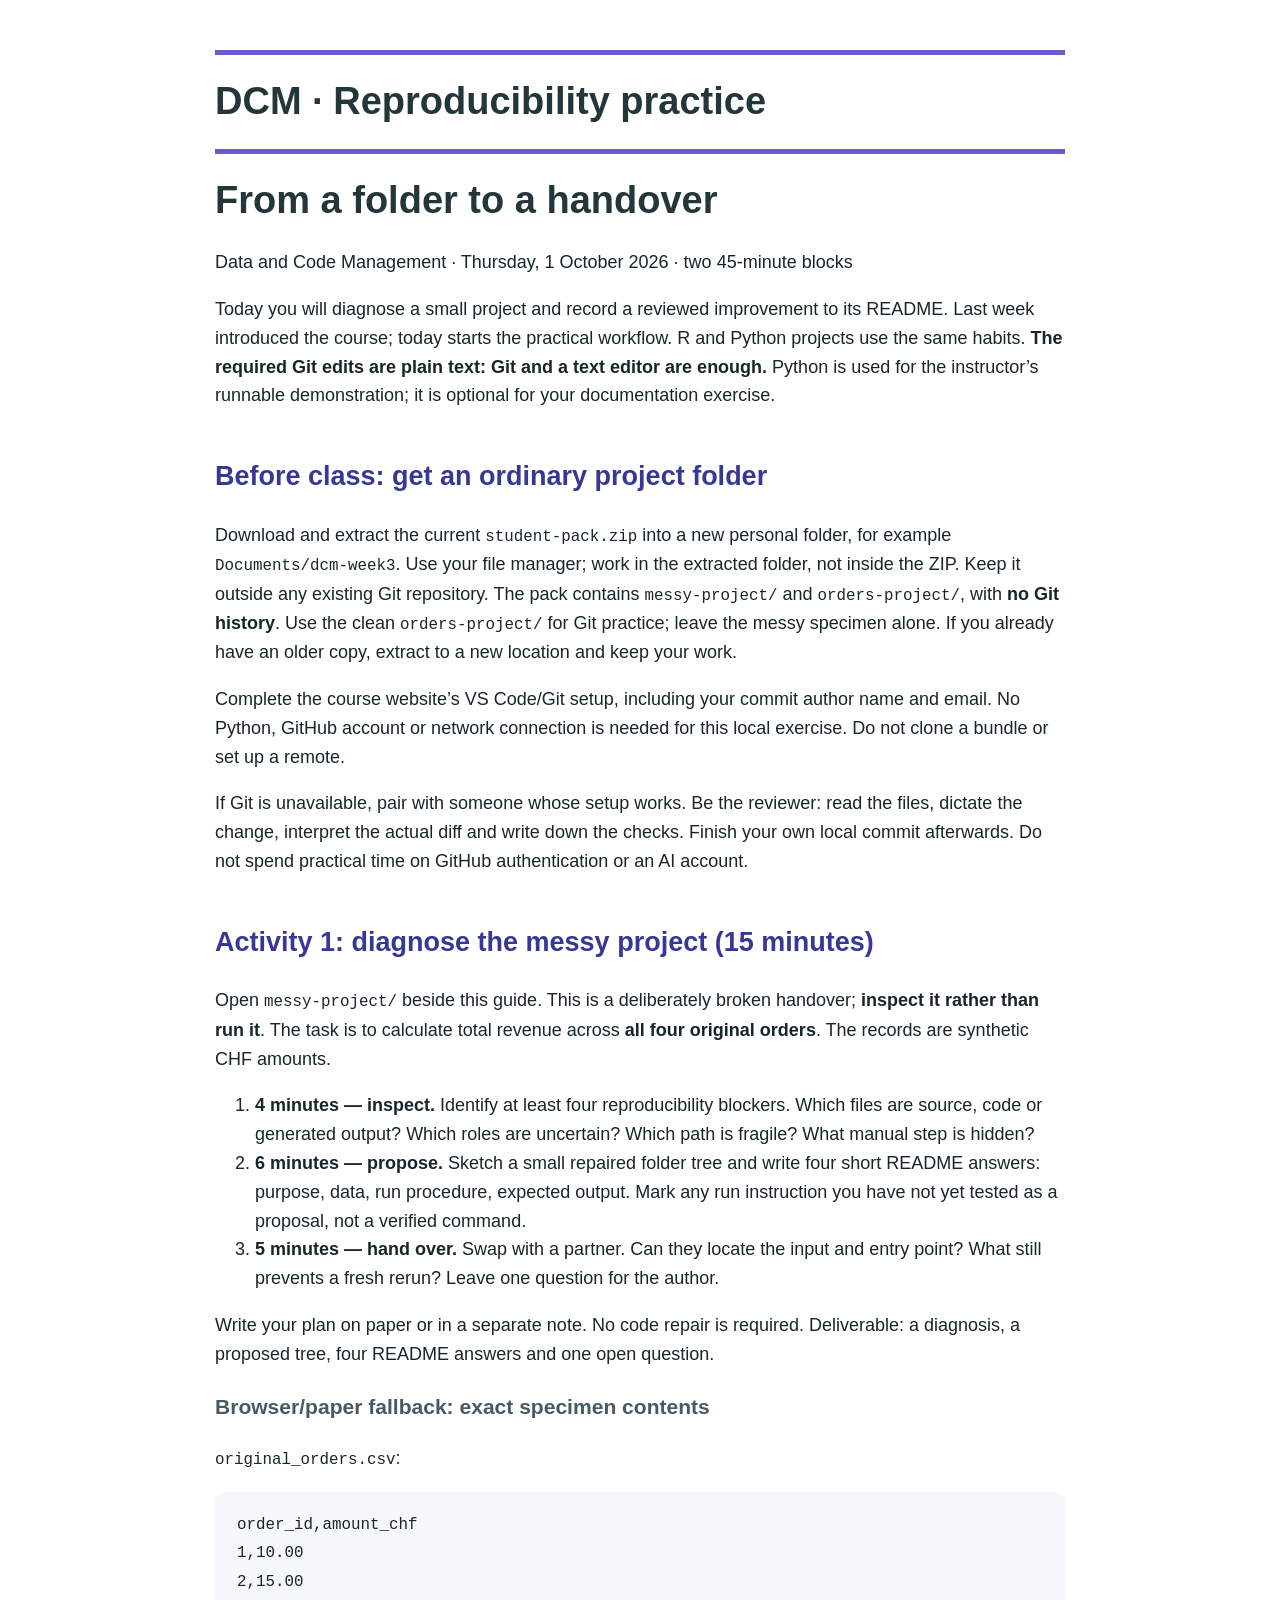
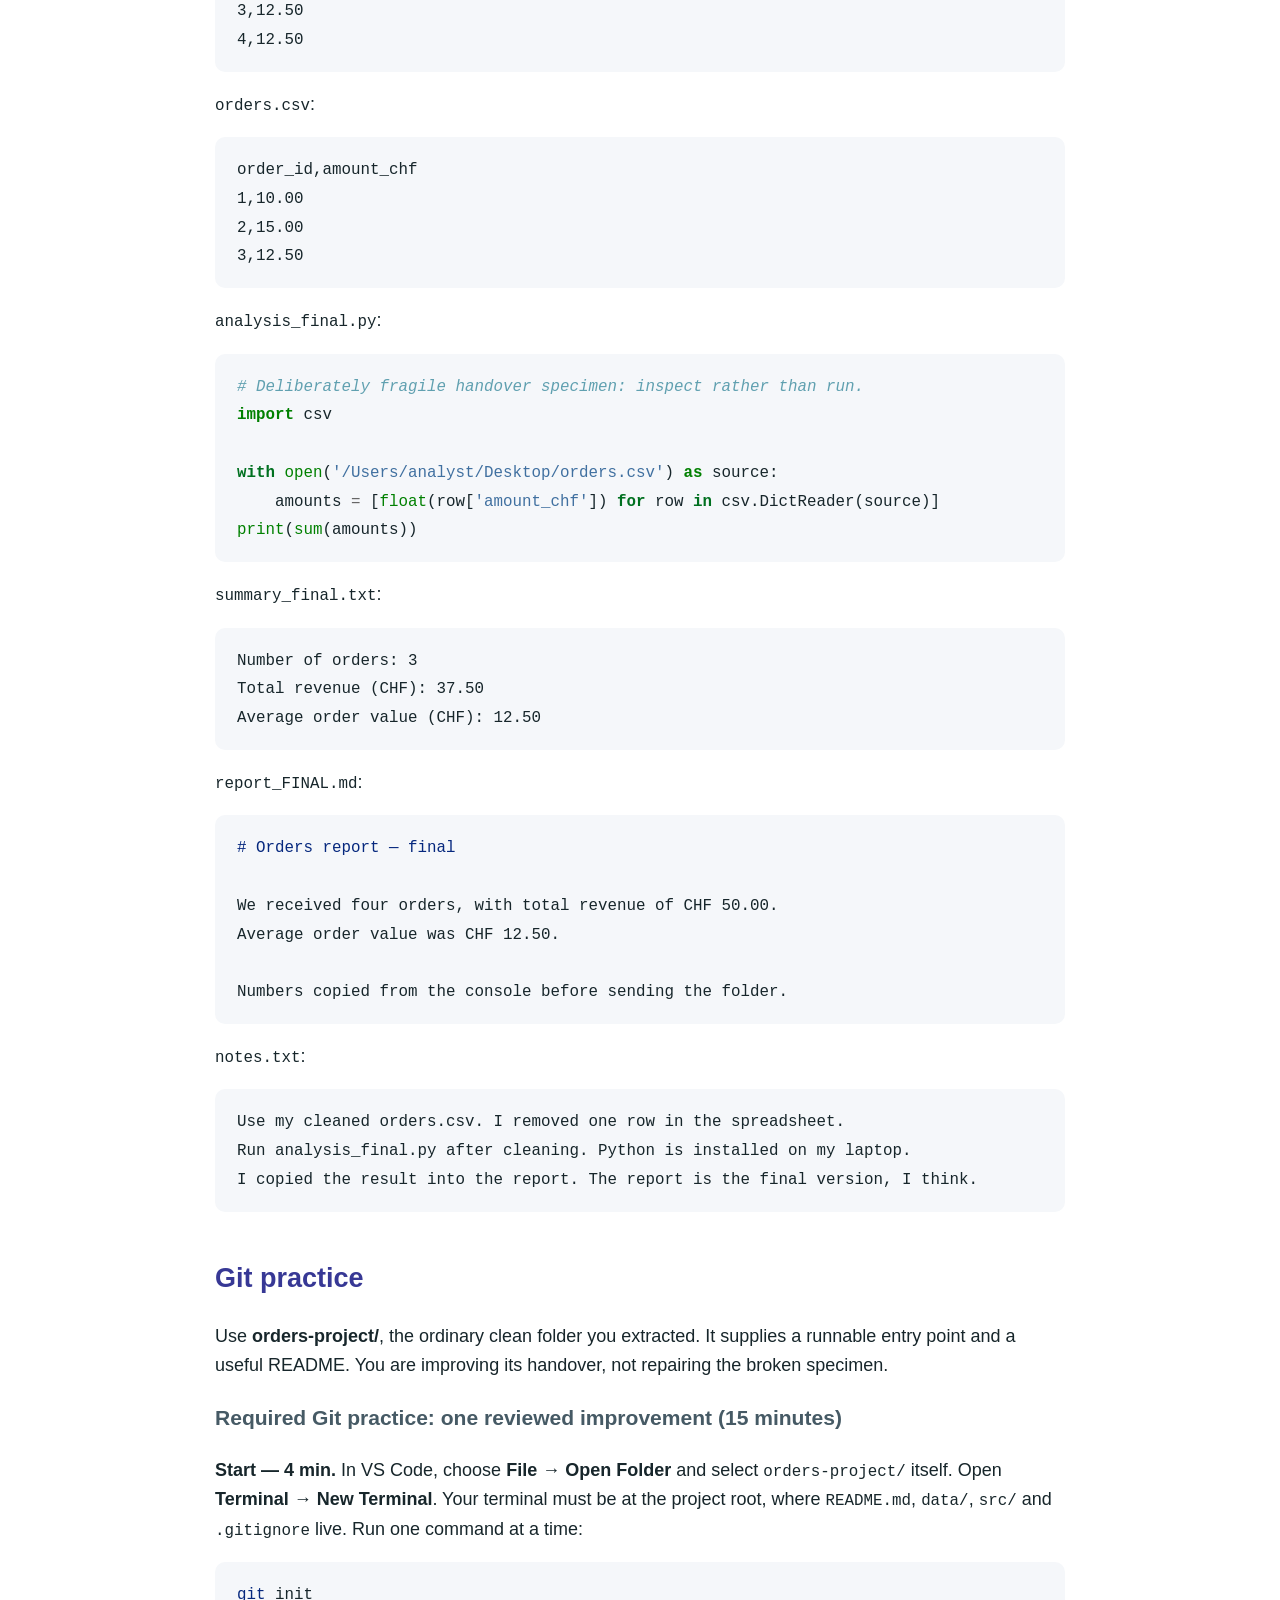
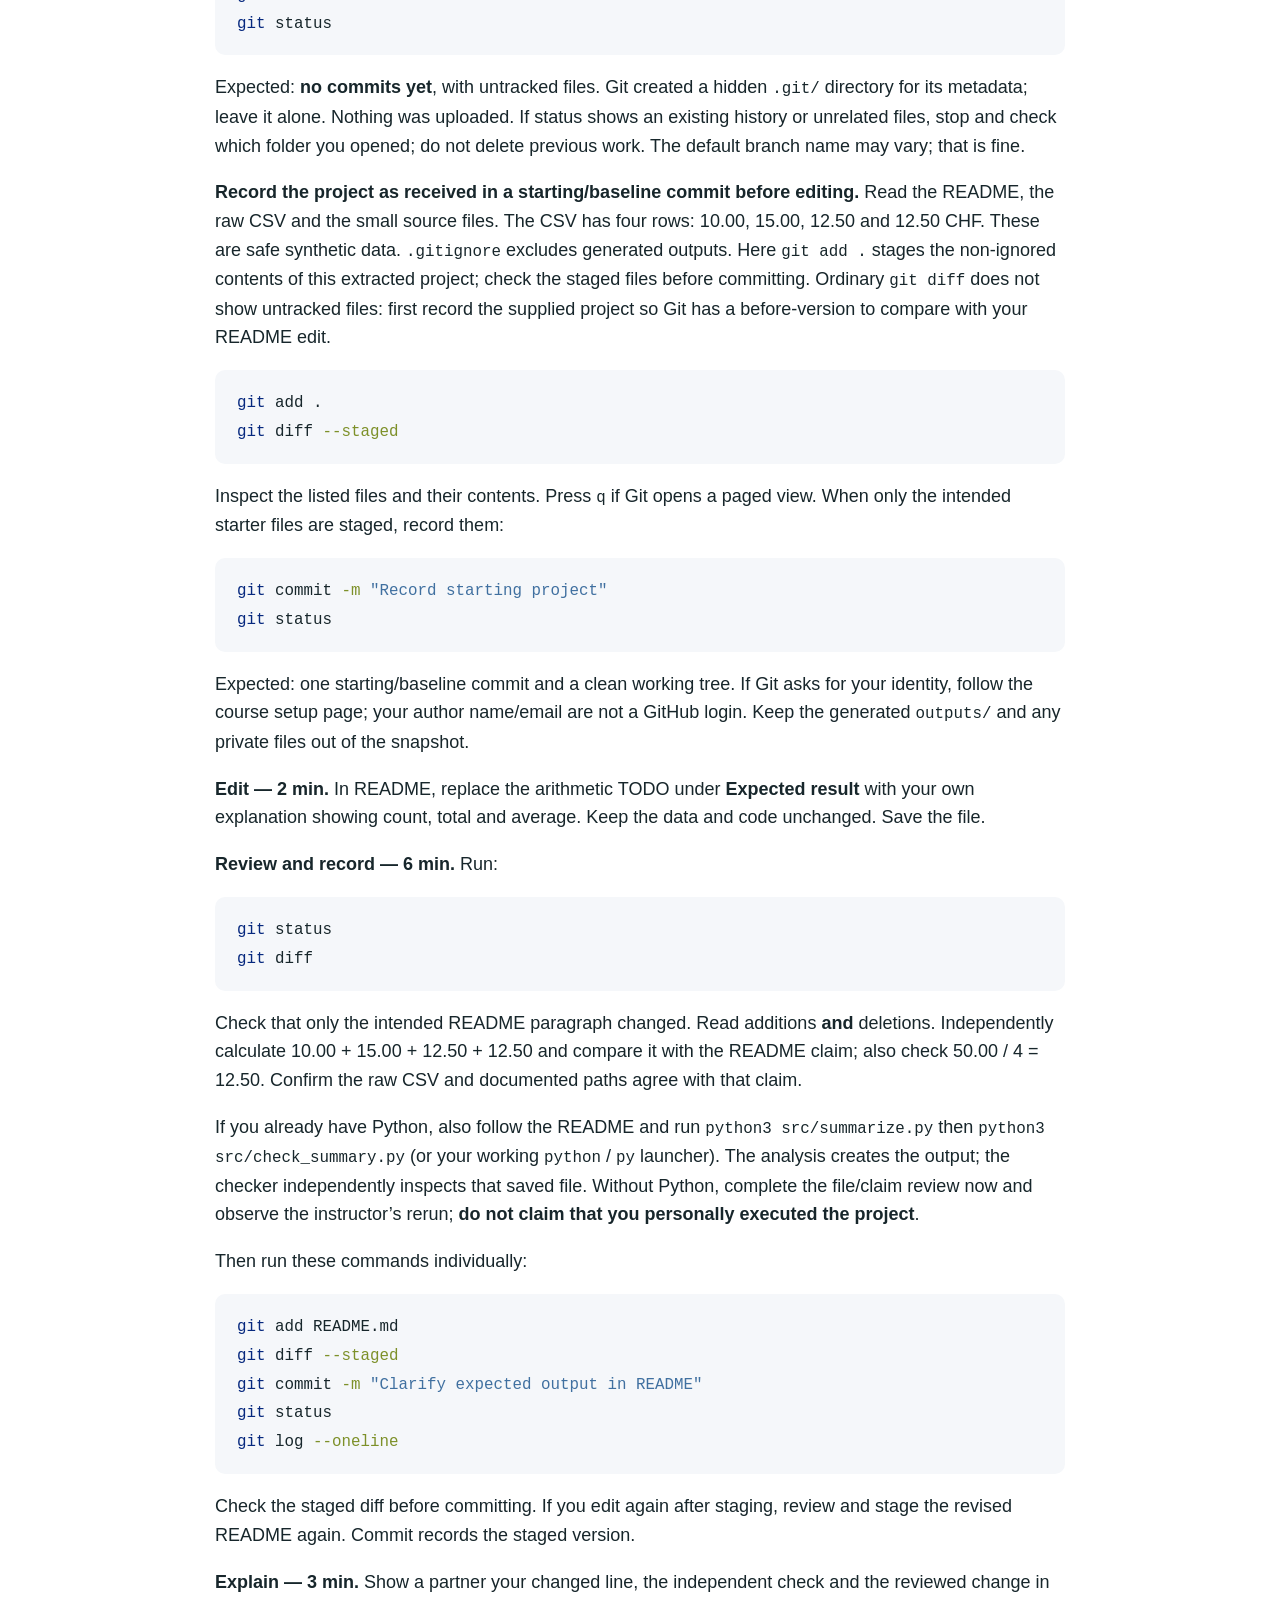
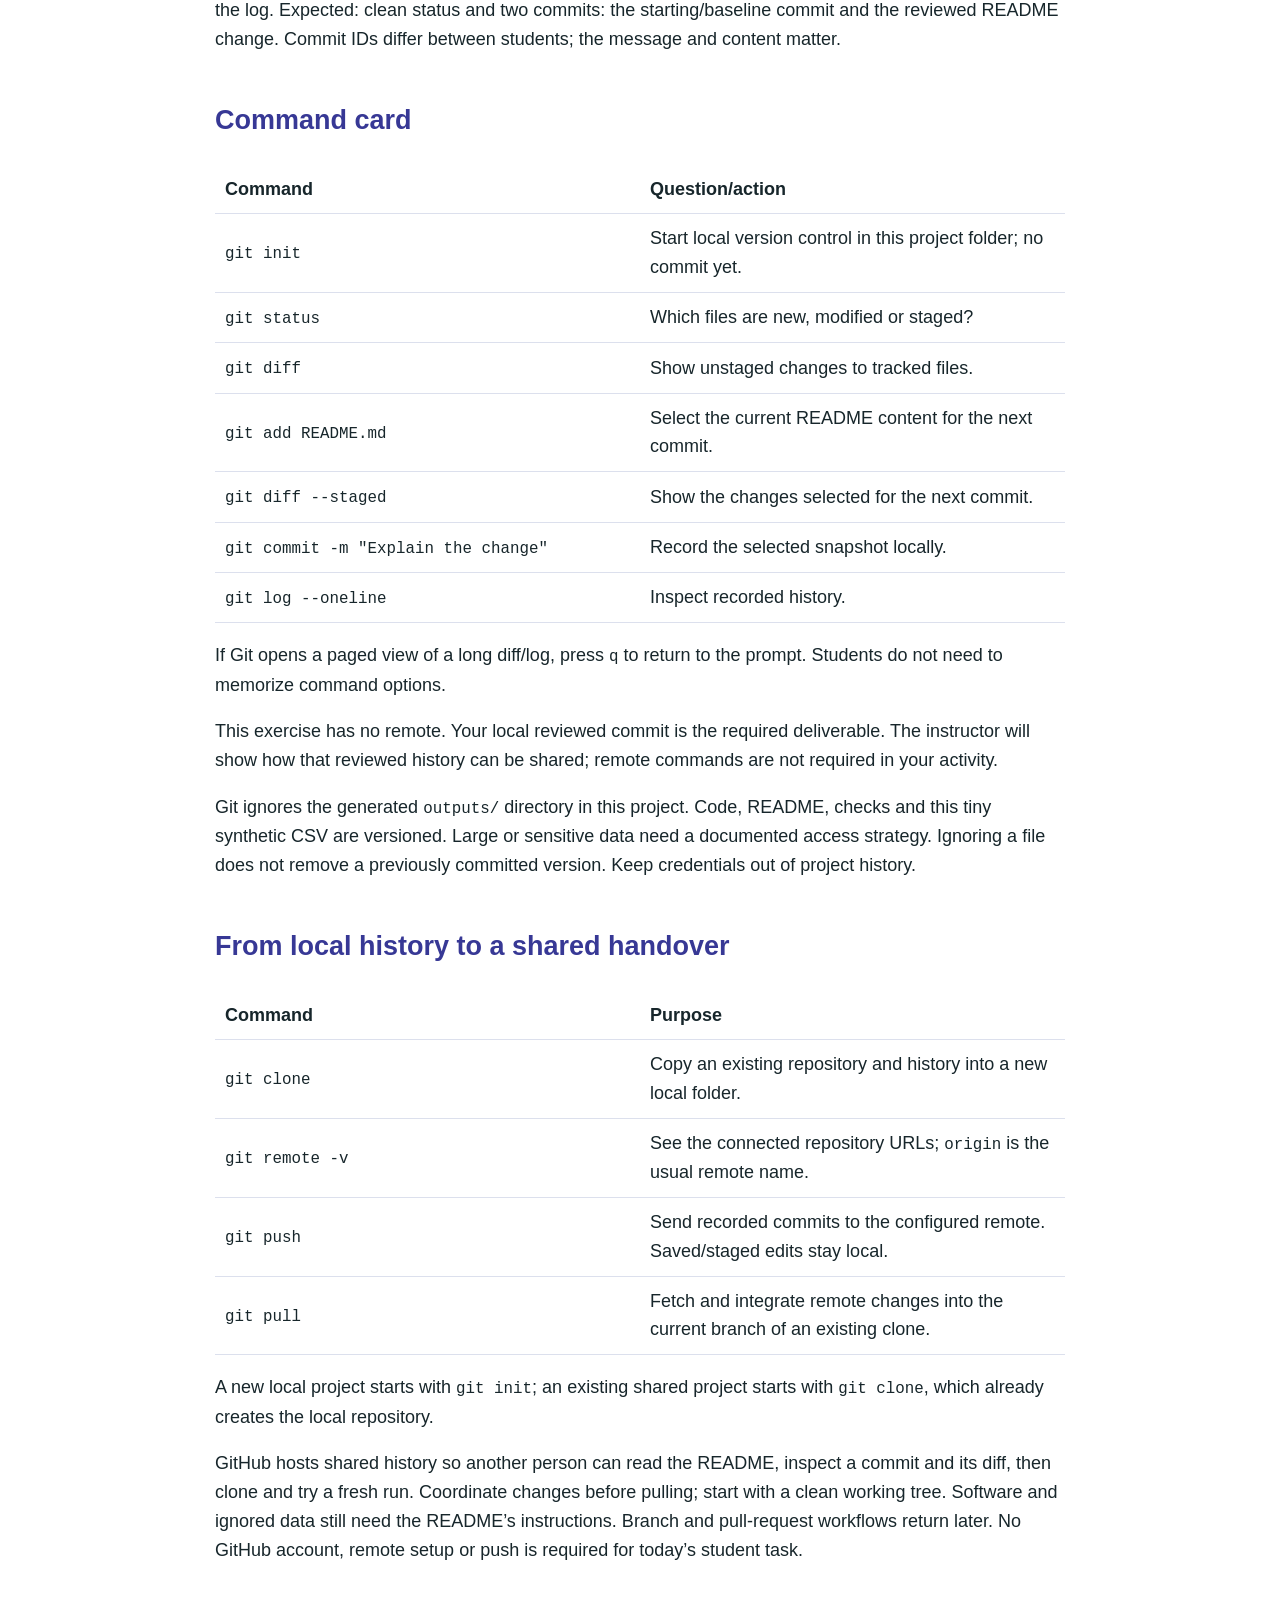
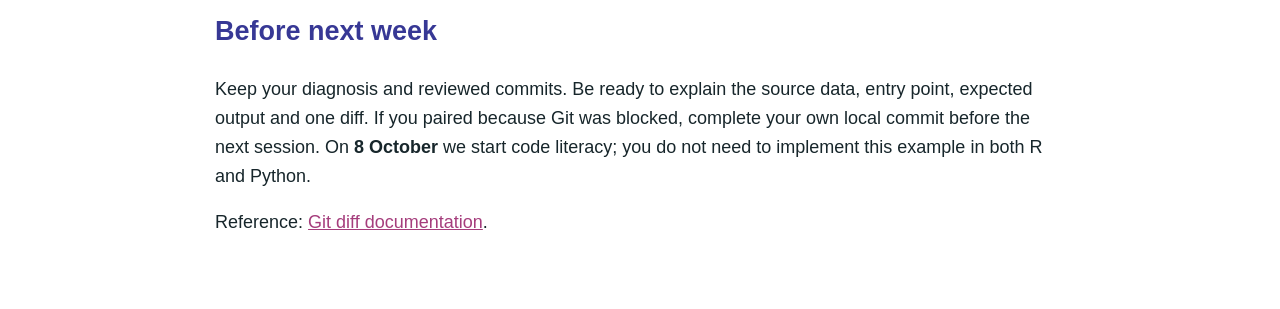
==== slides/practice/student-guide.html @ 66fb4963 "Publish the 1 October session Releases reproducibility-git: adds its id to `published`, frees its no" ====
<!DOCTYPE html>
<html xmlns="http://www.w3.org/1999/xhtml" lang xml:lang>
<head>
  <meta charset="utf-8" />
  <meta name="generator" content="pandoc" />
  <meta name="viewport" content="width=device-width, initial-scale=1.0, user-scalable=yes" />
  <title>DCM · Reproducibility practice</title>
  <style>
code{white-space: pre-wrap;}
span.smallcaps{font-variant: small-caps;}
div.columns{display: flex; gap: min(4vw, 1.5em);}
div.column{flex: auto; overflow-x: auto;}
div.hanging-indent{margin-left: 1.5em; text-indent: -1.5em;}

ul.task-list[class]{list-style: none;}
ul.task-list li input[type="checkbox"] {
font-size: inherit;
width: 0.8em;
margin: 0 0.8em 0.2em -1.6em;
vertical-align: middle;
}
.display.math{display: block; text-align: center; margin: 0.5rem auto;}

html { -webkit-text-size-adjust: 100%; }
pre > code.sourceCode { white-space: pre; position: relative; }
pre > code.sourceCode > span { display: inline-block; line-height: 1.25; }
pre > code.sourceCode > span:empty { height: 1.2em; }
.sourceCode { overflow: visible; }
code.sourceCode > span { color: inherit; text-decoration: inherit; }
div.sourceCode { margin: 1em 0; }
pre.sourceCode { margin: 0; }
@media screen {
div.sourceCode { overflow: auto; }
}
@media print {
pre > code.sourceCode { white-space: pre-wrap; }
pre > code.sourceCode > span { text-indent: -5em; padding-left: 5em; }
}
pre.numberSource code
{ counter-reset: source-line 0; }
pre.numberSource code > span
{ position: relative; left: -4em; counter-increment: source-line; }
pre.numberSource code > span > a:first-child::before
{ content: counter(source-line);
position: relative; left: -1em; text-align: right; vertical-align: baseline;
border: none; display: inline-block;
-webkit-touch-callout: none; -webkit-user-select: none;
-khtml-user-select: none; -moz-user-select: none;
-ms-user-select: none; user-select: none;
padding: 0 4px; width: 4em;
color: #aaaaaa;
}
pre.numberSource { margin-left: 3em; border-left: 1px solid #aaaaaa; padding-left: 4px; }
div.sourceCode
{ }
@media screen {
pre > code.sourceCode > span > a:first-child::before { text-decoration: underline; }
}
code span.al { color: #ff0000; font-weight: bold; } 
code span.an { color: #60a0b0; font-weight: bold; font-style: italic; } 
code span.at { color: #7d9029; } 
code span.bn { color: #40a070; } 
code span.bu { color: #008000; } 
code span.cf { color: #007020; font-weight: bold; } 
code span.ch { color: #4070a0; } 
code span.cn { color: #880000; } 
code span.co { color: #60a0b0; font-style: italic; } 
code span.cv { color: #60a0b0; font-weight: bold; font-style: italic; } 
code span.do { color: #ba2121; font-style: italic; } 
code span.dt { color: #902000; } 
code span.dv { color: #40a070; } 
code span.er { color: #ff0000; font-weight: bold; } 
code span.ex { } 
code span.fl { color: #40a070; } 
code span.fu { color: #06287e; } 
code span.im { color: #008000; font-weight: bold; } 
code span.in { color: #60a0b0; font-weight: bold; font-style: italic; } 
code span.kw { color: #007020; font-weight: bold; } 
code span.op { color: #666666; } 
code span.ot { color: #007020; } 
code span.pp { color: #bc7a00; } 
code span.sc { color: #4070a0; } 
code span.ss { color: #bb6688; } 
code span.st { color: #4070a0; } 
code span.va { color: #19177c; } 
code span.vs { color: #4070a0; } 
code span.wa { color: #60a0b0; font-weight: bold; font-style: italic; } 
</style>
  <style type="text/css">body { max-width: 850px; margin: 50px auto; padding: 0 28px; font: 18px/1.6 'Liberation Sans', Arial, sans-serif; color: #17262b; }
h1 { font-size: 38px; line-height: 1.15; color: #23373b; border-top: 5px solid #6a5acd; padding-top: 25px; }
h2 { margin-top: 45px; color: #373895; } h3 { color: #465a65; }
a { color: #a53d7c; } pre { background: #f5f7fa; padding: 18px 22px; border-radius: 10px; overflow-x: auto; }
code { font-family: 'Liberation Mono', monospace; font-size: .88em; } blockquote { border-left: 5px solid #a53d7c; margin-left: 0; padding: 10px 20px; background: #f9f0f6; }
table { border-collapse: collapse; width: 100%; } td,th { text-align: left; padding: 10px; border-bottom: 1px solid #dce0ed; }
@media print { body { margin: 0; font-size: 11pt; } pre { white-space: pre-wrap; } h2,h3 { break-after: avoid; } }
</style>
</head>
<body>
<header id="title-block-header">
<h1 class="title">DCM · Reproducibility practice</h1>
</header>
<h1 id="from-a-folder-to-a-handover">From a folder to a handover</h1>
<p>Data and Code Management · Thursday, 1 October 2026 · two 45-minute
blocks</p>
<p>Today you will diagnose a small project and record a reviewed
improvement to its README. Last week introduced the course; today starts
the practical workflow. R and Python projects use the same habits.
<strong>The required Git edits are plain text: Git and a text editor are
enough.</strong> Python is used for the instructor’s runnable
demonstration; it is optional for your documentation exercise.</p>
<h2 id="before-class-get-an-ordinary-project-folder">Before class: get
an ordinary project folder</h2>
<p>Download and extract the current <code>student-pack.zip</code> into a
new personal folder, for example <code>Documents/dcm-week3</code>. Use
your file manager; work in the extracted folder, not inside the ZIP.
Keep it outside any existing Git repository. The pack contains
<code>messy-project/</code> and <code>orders-project/</code>, with
<strong>no Git history</strong>. Use the clean
<code>orders-project/</code> for Git practice; leave the messy specimen
alone. If you already have an older copy, extract to a new location and
keep your work.</p>
<p>Complete the course website’s VS Code/Git setup, including your
commit author name and email. No Python, GitHub account or network
connection is needed for this local exercise. Do not clone a bundle or
set up a remote.</p>
<p>If Git is unavailable, pair with someone whose setup works. Be the
reviewer: read the files, dictate the change, interpret the actual diff
and write down the checks. Finish your own local commit afterwards. Do
not spend practical time on GitHub authentication or an AI account.</p>
<h2 id="activity-1-diagnose-the-messy-project-15-minutes">Activity 1:
diagnose the messy project (15 minutes)</h2>
<p>Open <code>messy-project/</code> beside this guide. This is a
deliberately broken handover; <strong>inspect it rather than run
it</strong>. The task is to calculate total revenue across <strong>all
four original orders</strong>. The records are synthetic CHF
amounts.</p>
<ol type="1">
<li><strong>4 minutes — inspect.</strong> Identify at least four
reproducibility blockers. Which files are source, code or generated
output? Which roles are uncertain? Which path is fragile? What manual
step is hidden?</li>
<li><strong>6 minutes — propose.</strong> Sketch a small repaired folder
tree and write four short README answers: purpose, data, run procedure,
expected output. Mark any run instruction you have not yet tested as a
proposal, not a verified command.</li>
<li><strong>5 minutes — hand over.</strong> Swap with a partner. Can
they locate the input and entry point? What still prevents a fresh
rerun? Leave one question for the author.</li>
</ol>
<p>Write your plan on paper or in a separate note. No code repair is
required. Deliverable: a diagnosis, a proposed tree, four README answers
and one open question.</p>
<h3 id="browserpaper-fallback-exact-specimen-contents">Browser/paper
fallback: exact specimen contents</h3>
<p><code>original_orders.csv</code>:</p>
<pre class="csv"><code>order_id,amount_chf
1,10.00
2,15.00
3,12.50
4,12.50</code></pre>
<p><code>orders.csv</code>:</p>
<pre class="csv"><code>order_id,amount_chf
1,10.00
2,15.00
3,12.50</code></pre>
<p><code>analysis_final.py</code>:</p>
<div class="sourceCode" id="cb3"><pre class="sourceCode python"><code class="sourceCode python"><span id="cb3-1"><a href="#cb3-1" aria-hidden="true" tabindex="-1"></a><span class="co"># Deliberately fragile handover specimen: inspect rather than run.</span></span>
<span id="cb3-2"><a href="#cb3-2" aria-hidden="true" tabindex="-1"></a><span class="im">import</span> csv</span>
<span id="cb3-3"><a href="#cb3-3" aria-hidden="true" tabindex="-1"></a></span>
<span id="cb3-4"><a href="#cb3-4" aria-hidden="true" tabindex="-1"></a><span class="cf">with</span> <span class="bu">open</span>(<span class="st">&#39;/Users/analyst/Desktop/orders.csv&#39;</span>) <span class="im">as</span> source:</span>
<span id="cb3-5"><a href="#cb3-5" aria-hidden="true" tabindex="-1"></a>    amounts <span class="op">=</span> [<span class="bu">float</span>(row[<span class="st">&#39;amount_chf&#39;</span>]) <span class="cf">for</span> row <span class="kw">in</span> csv.DictReader(source)]</span>
<span id="cb3-6"><a href="#cb3-6" aria-hidden="true" tabindex="-1"></a><span class="bu">print</span>(<span class="bu">sum</span>(amounts))</span></code></pre></div>
<p><code>summary_final.txt</code>:</p>
<pre class="text"><code>Number of orders: 3
Total revenue (CHF): 37.50
Average order value (CHF): 12.50</code></pre>
<p><code>report_FINAL.md</code>:</p>
<div class="sourceCode" id="cb5"><pre class="sourceCode markdown"><code class="sourceCode markdown"><span id="cb5-1"><a href="#cb5-1" aria-hidden="true" tabindex="-1"></a><span class="fu"># Orders report — final</span></span>
<span id="cb5-2"><a href="#cb5-2" aria-hidden="true" tabindex="-1"></a></span>
<span id="cb5-3"><a href="#cb5-3" aria-hidden="true" tabindex="-1"></a>We received four orders, with total revenue of CHF 50.00.</span>
<span id="cb5-4"><a href="#cb5-4" aria-hidden="true" tabindex="-1"></a>Average order value was CHF 12.50.</span>
<span id="cb5-5"><a href="#cb5-5" aria-hidden="true" tabindex="-1"></a></span>
<span id="cb5-6"><a href="#cb5-6" aria-hidden="true" tabindex="-1"></a>Numbers copied from the console before sending the folder.</span></code></pre></div>
<p><code>notes.txt</code>:</p>
<pre class="text"><code>Use my cleaned orders.csv. I removed one row in the spreadsheet.
Run analysis_final.py after cleaning. Python is installed on my laptop.
I copied the result into the report. The report is the final version, I think.</code></pre>
<h2 id="git-practice">Git practice</h2>
<p>Use <strong>orders-project/</strong>, the ordinary clean folder you
extracted. It supplies a runnable entry point and a useful README. You
are improving its handover, not repairing the broken specimen.</p>
<h3 id="required-git-practice-one-reviewed-improvement-15-minutes">Required
Git practice: one reviewed improvement (15 minutes)</h3>
<p><strong>Start — 4 min.</strong> In VS Code, choose <strong>File →
Open Folder</strong> and select <code>orders-project/</code> itself.
Open <strong>Terminal → New Terminal</strong>. Your terminal must be at
the project root, where <code>README.md</code>, <code>data/</code>,
<code>src/</code> and <code>.gitignore</code> live. Run one command at a
time:</p>
<div class="sourceCode" id="cb7"><pre class="sourceCode bash"><code class="sourceCode bash"><span id="cb7-1"><a href="#cb7-1" aria-hidden="true" tabindex="-1"></a><span class="fu">git</span> init</span>
<span id="cb7-2"><a href="#cb7-2" aria-hidden="true" tabindex="-1"></a><span class="fu">git</span> status</span></code></pre></div>
<p>Expected: <strong>no commits yet</strong>, with untracked files. Git
created a hidden <code>.git/</code> directory for its metadata; leave it
alone. Nothing was uploaded. If status shows an existing history or
unrelated files, stop and check which folder you opened; do not delete
previous work. The default branch name may vary; that is fine.</p>
<p><strong>Record the project as received in a starting/baseline commit
before editing.</strong> Read the README, the raw CSV and the small
source files. The CSV has four rows: 10.00, 15.00, 12.50 and 12.50 CHF.
These are safe synthetic data. <code>.gitignore</code> excludes
generated outputs. Here <code>git add .</code> stages the non-ignored
contents of this extracted project; check the staged files before
committing. Ordinary <code>git diff</code> does not show untracked
files: first record the supplied project so Git has a before-version to
compare with your README edit.</p>
<div class="sourceCode" id="cb8"><pre class="sourceCode bash"><code class="sourceCode bash"><span id="cb8-1"><a href="#cb8-1" aria-hidden="true" tabindex="-1"></a><span class="fu">git</span> add .</span>
<span id="cb8-2"><a href="#cb8-2" aria-hidden="true" tabindex="-1"></a><span class="fu">git</span> diff <span class="at">--staged</span></span></code></pre></div>
<p>Inspect the listed files and their contents. Press <code>q</code> if
Git opens a paged view. When only the intended starter files are staged,
record them:</p>
<div class="sourceCode" id="cb9"><pre class="sourceCode bash"><code class="sourceCode bash"><span id="cb9-1"><a href="#cb9-1" aria-hidden="true" tabindex="-1"></a><span class="fu">git</span> commit <span class="at">-m</span> <span class="st">&quot;Record starting project&quot;</span></span>
<span id="cb9-2"><a href="#cb9-2" aria-hidden="true" tabindex="-1"></a><span class="fu">git</span> status</span></code></pre></div>
<p>Expected: one starting/baseline commit and a clean working tree. If
Git asks for your identity, follow the course setup page; your author
name/email are not a GitHub login. Keep the generated
<code>outputs/</code> and any private files out of the snapshot.</p>
<p><strong>Edit — 2 min.</strong> In README, replace the arithmetic TODO
under <strong>Expected result</strong> with your own explanation showing
count, total and average. Keep the data and code unchanged. Save the
file.</p>
<p><strong>Review and record — 6 min.</strong> Run:</p>
<div class="sourceCode" id="cb10"><pre class="sourceCode bash"><code class="sourceCode bash"><span id="cb10-1"><a href="#cb10-1" aria-hidden="true" tabindex="-1"></a><span class="fu">git</span> status</span>
<span id="cb10-2"><a href="#cb10-2" aria-hidden="true" tabindex="-1"></a><span class="fu">git</span> diff</span></code></pre></div>
<p>Check that only the intended README paragraph changed. Read additions
<strong>and</strong> deletions. Independently calculate 10.00 + 15.00 +
12.50 + 12.50 and compare it with the README claim; also check 50.00 / 4
= 12.50. Confirm the raw CSV and documented paths agree with that
claim.</p>
<p>If you already have Python, also follow the README and run
<code>python3 src/summarize.py</code> then
<code>python3 src/check_summary.py</code> (or your working
<code>python</code> / <code>py</code> launcher). The analysis creates
the output; the checker independently inspects that saved file. Without
Python, complete the file/claim review now and observe the instructor’s
rerun; <strong>do not claim that you personally executed the
project</strong>.</p>
<p>Then run these commands individually:</p>
<div class="sourceCode" id="cb11"><pre class="sourceCode bash"><code class="sourceCode bash"><span id="cb11-1"><a href="#cb11-1" aria-hidden="true" tabindex="-1"></a><span class="fu">git</span> add README.md</span>
<span id="cb11-2"><a href="#cb11-2" aria-hidden="true" tabindex="-1"></a><span class="fu">git</span> diff <span class="at">--staged</span></span>
<span id="cb11-3"><a href="#cb11-3" aria-hidden="true" tabindex="-1"></a><span class="fu">git</span> commit <span class="at">-m</span> <span class="st">&quot;Clarify expected output in README&quot;</span></span>
<span id="cb11-4"><a href="#cb11-4" aria-hidden="true" tabindex="-1"></a><span class="fu">git</span> status</span>
<span id="cb11-5"><a href="#cb11-5" aria-hidden="true" tabindex="-1"></a><span class="fu">git</span> log <span class="at">--oneline</span></span></code></pre></div>
<p>Check the staged diff before committing. If you edit again after
staging, review and stage the revised README again. Commit records the
staged version.</p>
<p><strong>Explain — 3 min.</strong> Show a partner your changed line,
the independent check and the reviewed change in the log. Expected:
clean status and two commits: the starting/baseline commit and the
reviewed README change. Commit IDs differ between students; the message
and content matter.</p>
<h2 id="command-card">Command card</h2>
<table>
<colgroup>
<col style="width: 50%" />
<col style="width: 50%" />
</colgroup>
<thead>
<tr>
<th>Command</th>
<th>Question/action</th>
</tr>
</thead>
<tbody>
<tr>
<td><code>git init</code></td>
<td>Start local version control in this project folder; no commit
yet.</td>
</tr>
<tr>
<td><code>git status</code></td>
<td>Which files are new, modified or staged?</td>
</tr>
<tr>
<td><code>git diff</code></td>
<td>Show unstaged changes to tracked files.</td>
</tr>
<tr>
<td><code>git add README.md</code></td>
<td>Select the current README content for the next commit.</td>
</tr>
<tr>
<td><code>git diff --staged</code></td>
<td>Show the changes selected for the next commit.</td>
</tr>
<tr>
<td><code>git commit -m &quot;Explain the change&quot;</code></td>
<td>Record the selected snapshot locally.</td>
</tr>
<tr>
<td><code>git log --oneline</code></td>
<td>Inspect recorded history.</td>
</tr>
</tbody>
</table>
<p>If Git opens a paged view of a long diff/log, press <code>q</code> to
return to the prompt. Students do not need to memorize command
options.</p>
<p>This exercise has no remote. Your local reviewed commit is the
required deliverable. The instructor will show how that reviewed history
can be shared; remote commands are not required in your activity.</p>
<p>Git ignores the generated <code>outputs/</code> directory in this
project. Code, README, checks and this tiny synthetic CSV are versioned.
Large or sensitive data need a documented access strategy. Ignoring a
file does not remove a previously committed version. Keep credentials
out of project history.</p>
<h2 id="from-local-history-to-a-shared-handover">From local history to a
shared handover</h2>
<table>
<colgroup>
<col style="width: 50%" />
<col style="width: 50%" />
</colgroup>
<thead>
<tr>
<th>Command</th>
<th>Purpose</th>
</tr>
</thead>
<tbody>
<tr>
<td><code>git clone</code></td>
<td>Copy an existing repository and history into a new local
folder.</td>
</tr>
<tr>
<td><code>git remote -v</code></td>
<td>See the connected repository URLs; <code>origin</code> is the usual
remote name.</td>
</tr>
<tr>
<td><code>git push</code></td>
<td>Send recorded commits to the configured remote. Saved/staged edits
stay local.</td>
</tr>
<tr>
<td><code>git pull</code></td>
<td>Fetch and integrate remote changes into the current branch of an
existing clone.</td>
</tr>
</tbody>
</table>
<p>A new local project starts with <code>git init</code>; an existing
shared project starts with <code>git clone</code>, which already creates
the local repository.</p>
<p>GitHub hosts shared history so another person can read the README,
inspect a commit and its diff, then clone and try a fresh run.
Coordinate changes before pulling; start with a clean working tree.
Software and ignored data still need the README’s instructions. Branch
and pull-request workflows return later. No GitHub account, remote setup
or push is required for today’s student task.</p>
<h2 id="before-next-week">Before next week</h2>
<p>Keep your diagnosis and reviewed commits. Be ready to explain the
source data, entry point, expected output and one diff. If you paired
because Git was blocked, complete your own local commit before the next
session. On <strong>8 October</strong> we start code literacy; you do
not need to implement this example in both R and Python.</p>
<p>Reference: <a href="https://git-scm.com/docs/git-diff">Git diff
documentation</a>.</p>
</body>
</html>
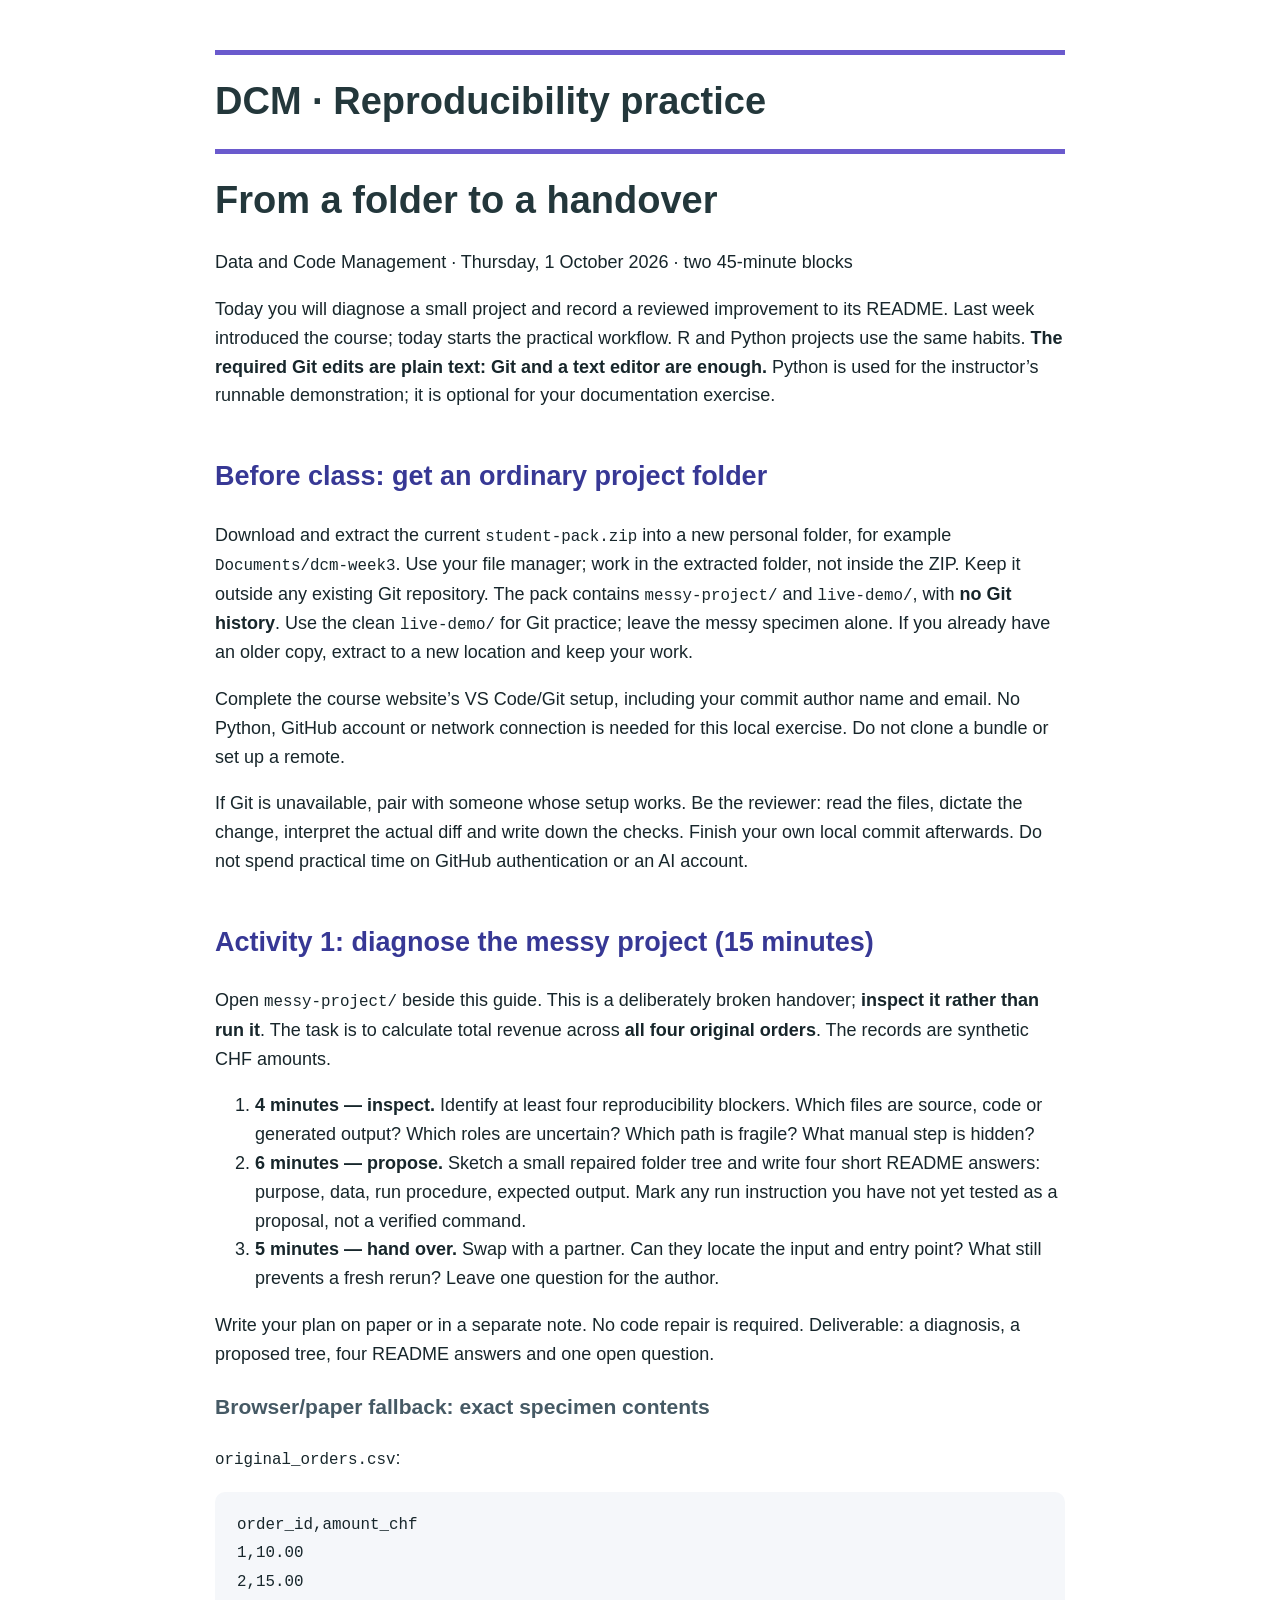
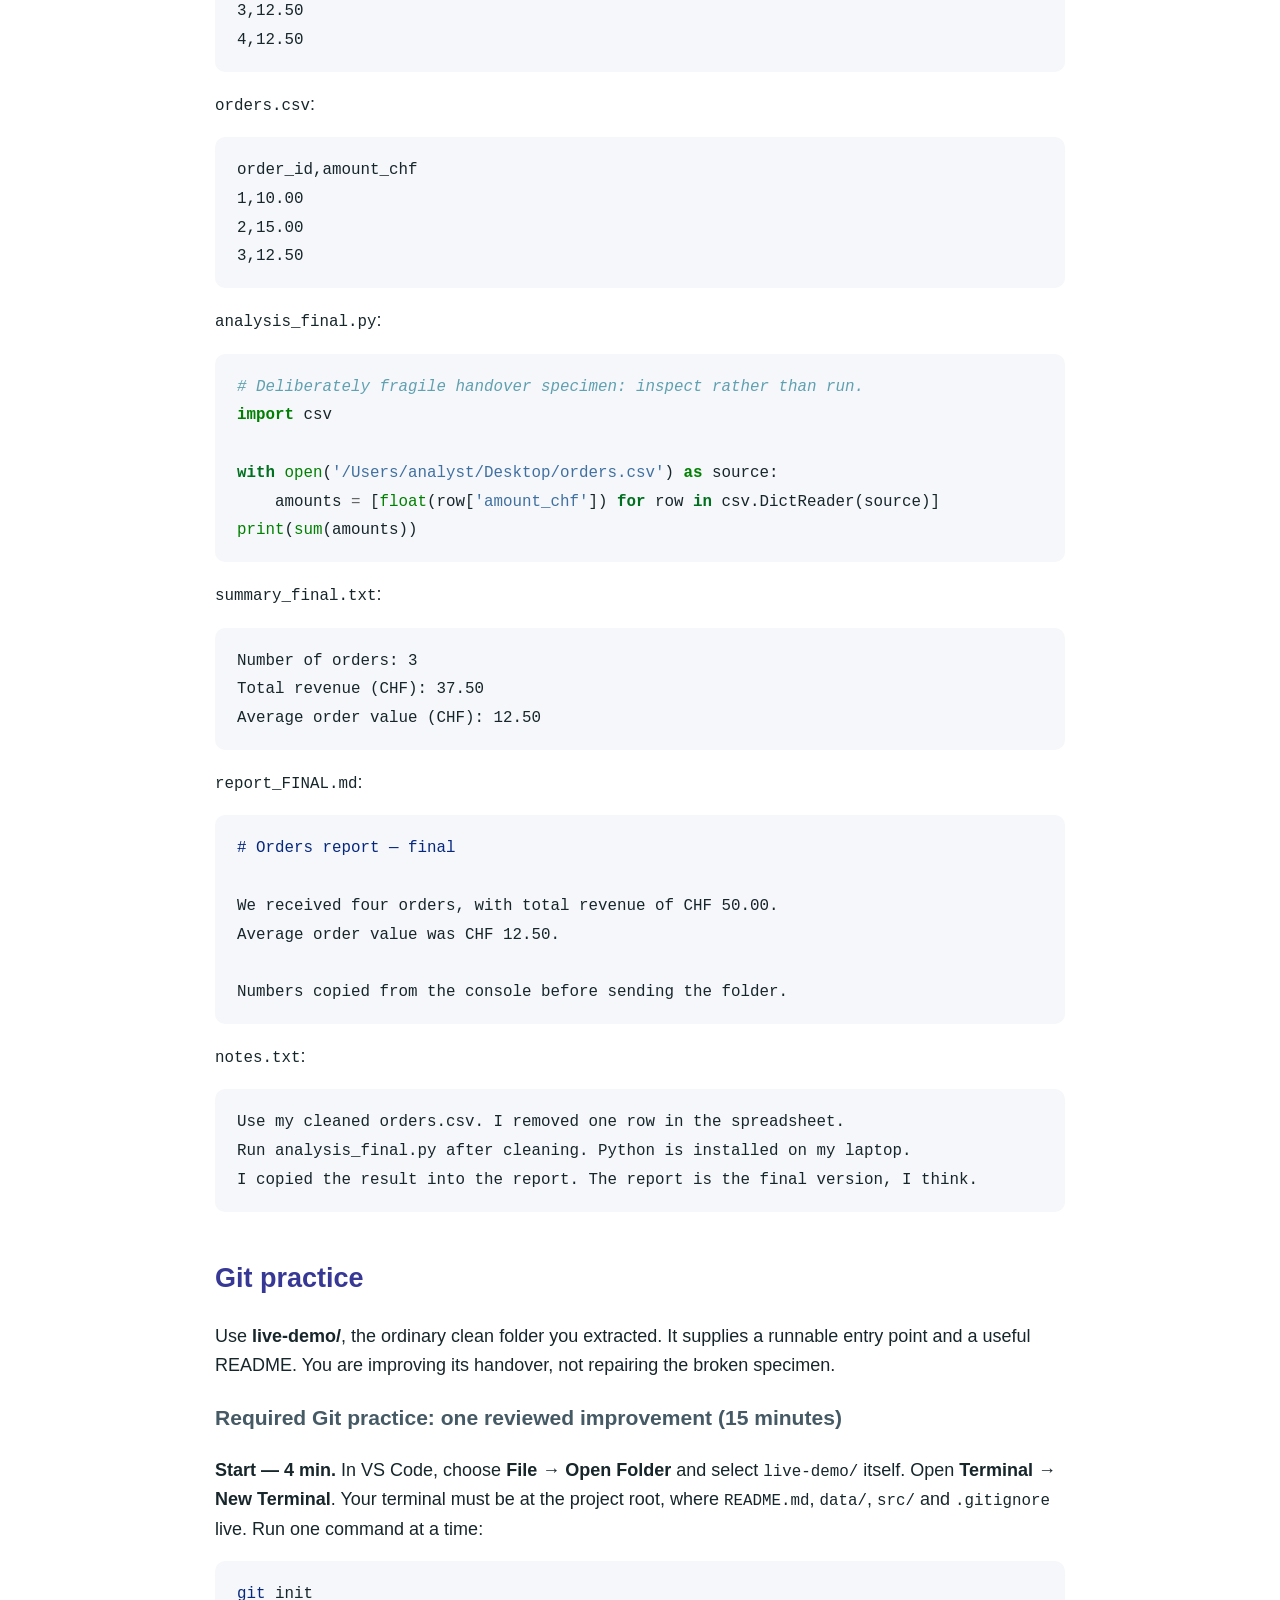
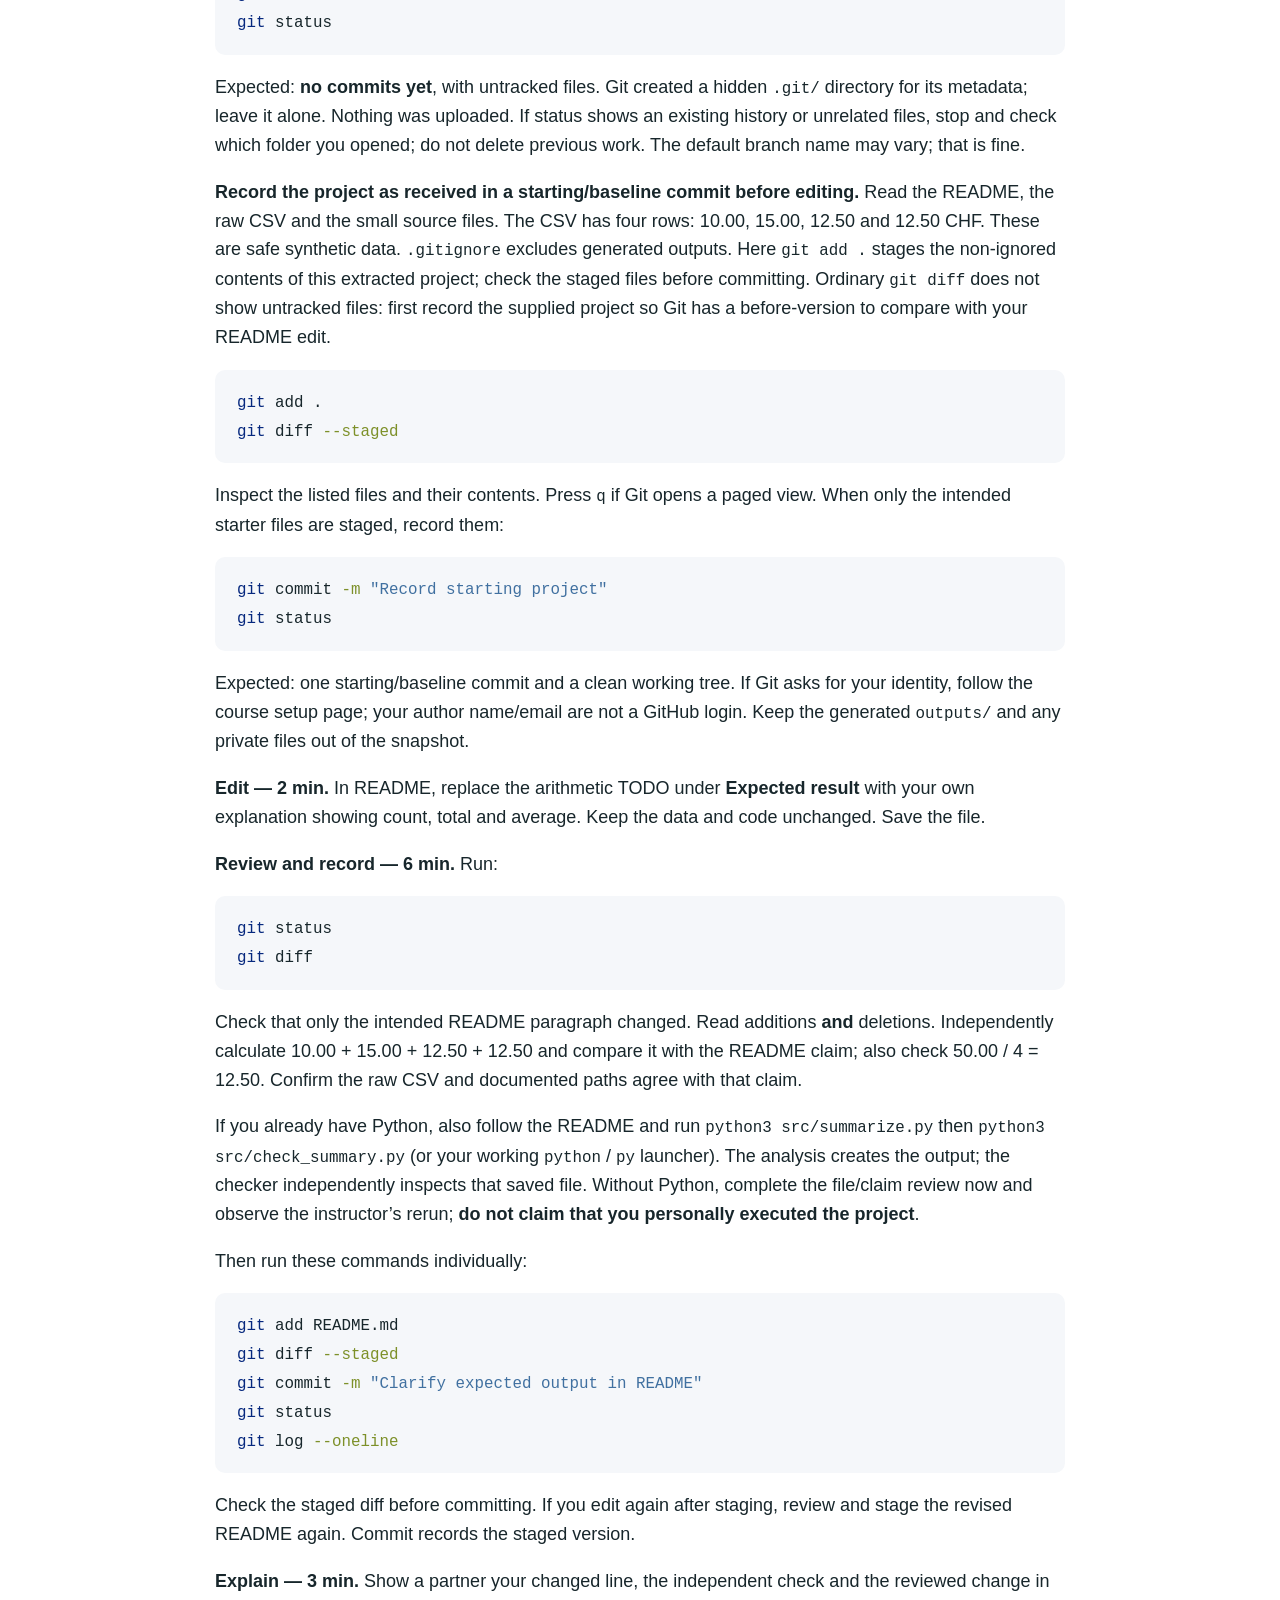
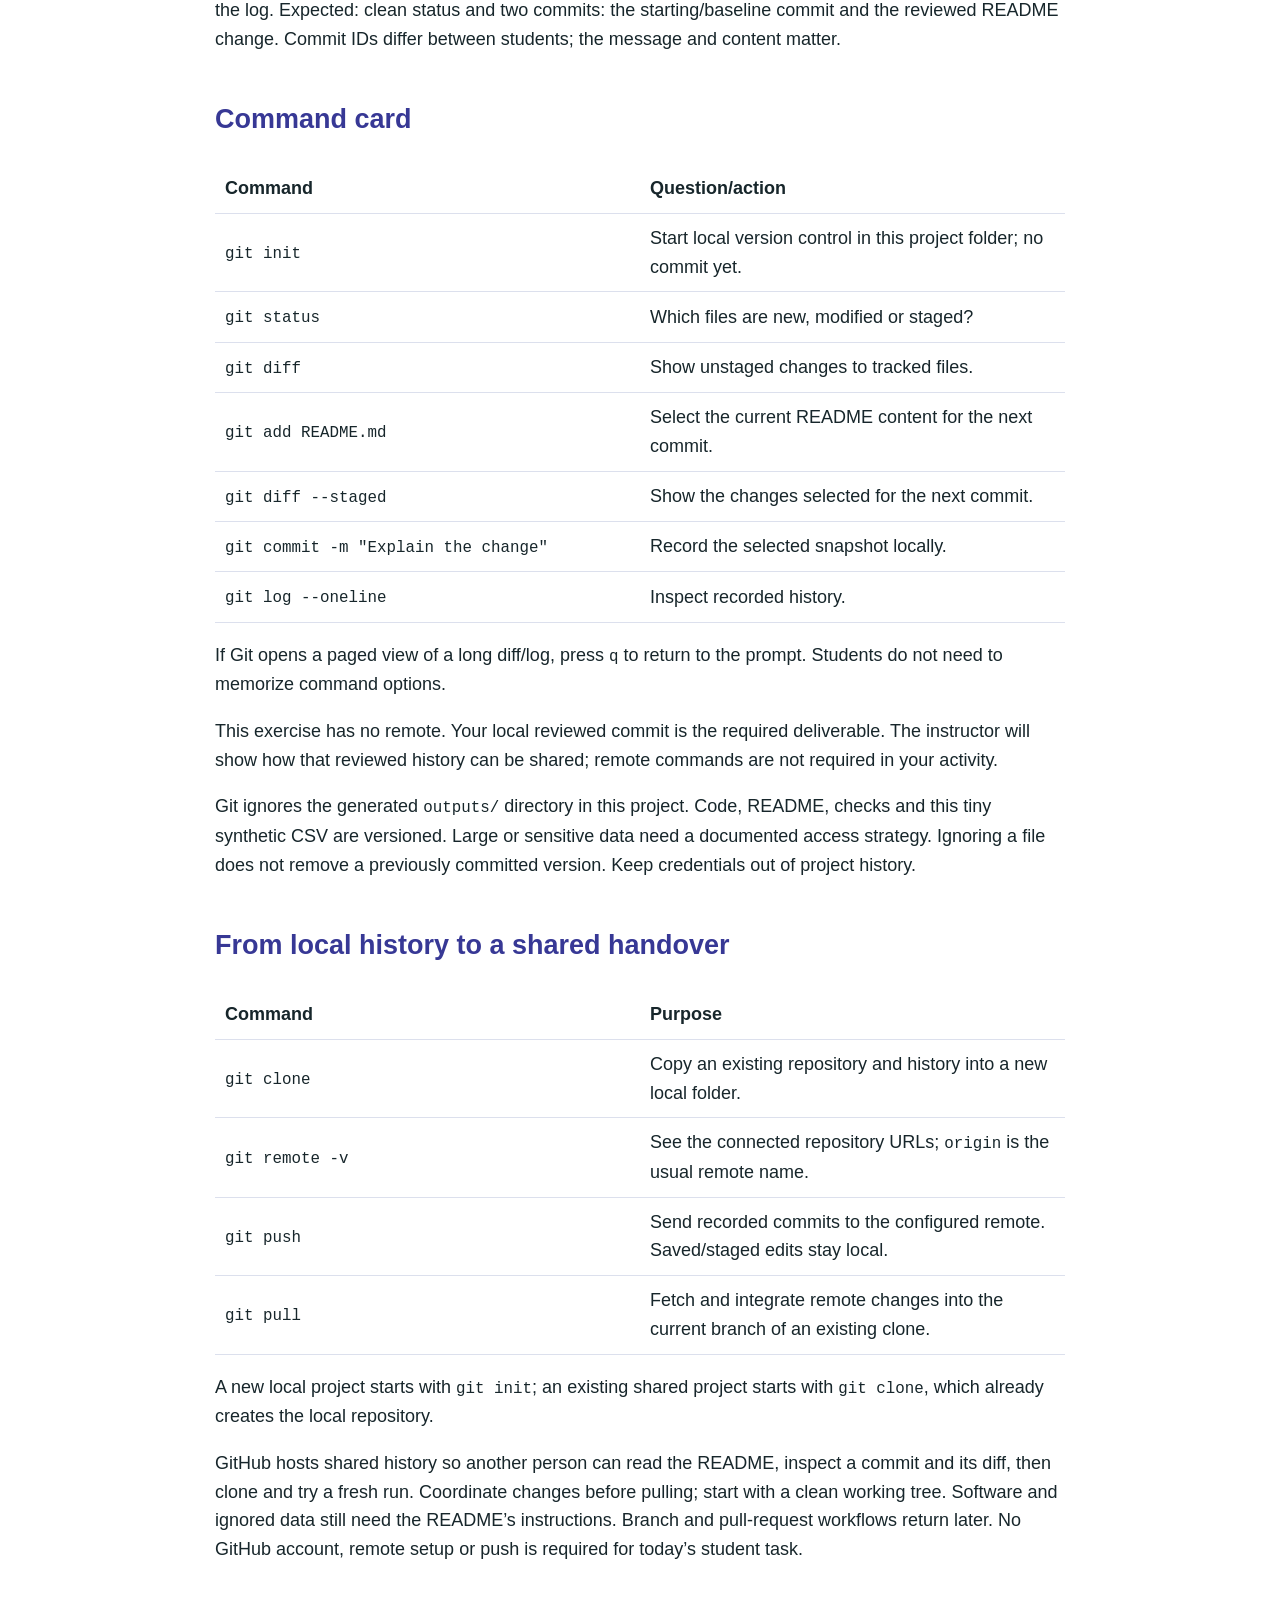
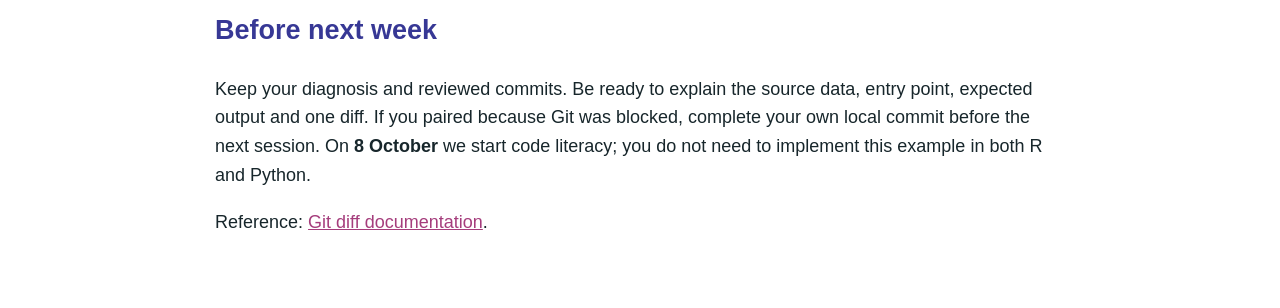
==== commit 4e2d94b0: "Swap orders-project for live-demo in the student pack The pack now holds `messy-project/` and `live-" ====
--- a/slides/practice/student-guide.html
+++ b/slides/practice/student-guide.html
@@ -114,11 +114,10 @@
 new personal folder, for example <code>Documents/dcm-week3</code>. Use
 your file manager; work in the extracted folder, not inside the ZIP.
 Keep it outside any existing Git repository. The pack contains
-<code>messy-project/</code> and <code>orders-project/</code>, with
-<strong>no Git history</strong>. Use the clean
-<code>orders-project/</code> for Git practice; leave the messy specimen
-alone. If you already have an older copy, extract to a new location and
-keep your work.</p>
+<code>messy-project/</code> and <code>live-demo/</code>, with <strong>no
+Git history</strong>. Use the clean <code>live-demo/</code> for Git
+practice; leave the messy specimen alone. If you already have an older
+copy, extract to a new location and keep your work.</p>
 <p>Complete the course website’s VS Code/Git setup, including your
 commit author name and email. No Python, GitHub account or network
 connection is needed for this local exercise. Do not clone a bundle or
@@ -186,15 +185,15 @@
 Run analysis_final.py after cleaning. Python is installed on my laptop.
 I copied the result into the report. The report is the final version, I think.</code></pre>
 <h2 id="git-practice">Git practice</h2>
-<p>Use <strong>orders-project/</strong>, the ordinary clean folder you
+<p>Use <strong>live-demo/</strong>, the ordinary clean folder you
 extracted. It supplies a runnable entry point and a useful README. You
 are improving its handover, not repairing the broken specimen.</p>
 <h3 id="required-git-practice-one-reviewed-improvement-15-minutes">Required
 Git practice: one reviewed improvement (15 minutes)</h3>
 <p><strong>Start — 4 min.</strong> In VS Code, choose <strong>File →
-Open Folder</strong> and select <code>orders-project/</code> itself.
-Open <strong>Terminal → New Terminal</strong>. Your terminal must be at
-the project root, where <code>README.md</code>, <code>data/</code>,
+Open Folder</strong> and select <code>live-demo/</code> itself. Open
+<strong>Terminal → New Terminal</strong>. Your terminal must be at the
+project root, where <code>README.md</code>, <code>data/</code>,
 <code>src/</code> and <code>.gitignore</code> live. Run one command at a
 time:</p>
 <div class="sourceCode" id="cb7"><pre class="sourceCode bash"><code class="sourceCode bash"><span id="cb7-1"><a href="#cb7-1" aria-hidden="true" tabindex="-1"></a><span class="fu">git</span> init</span>
